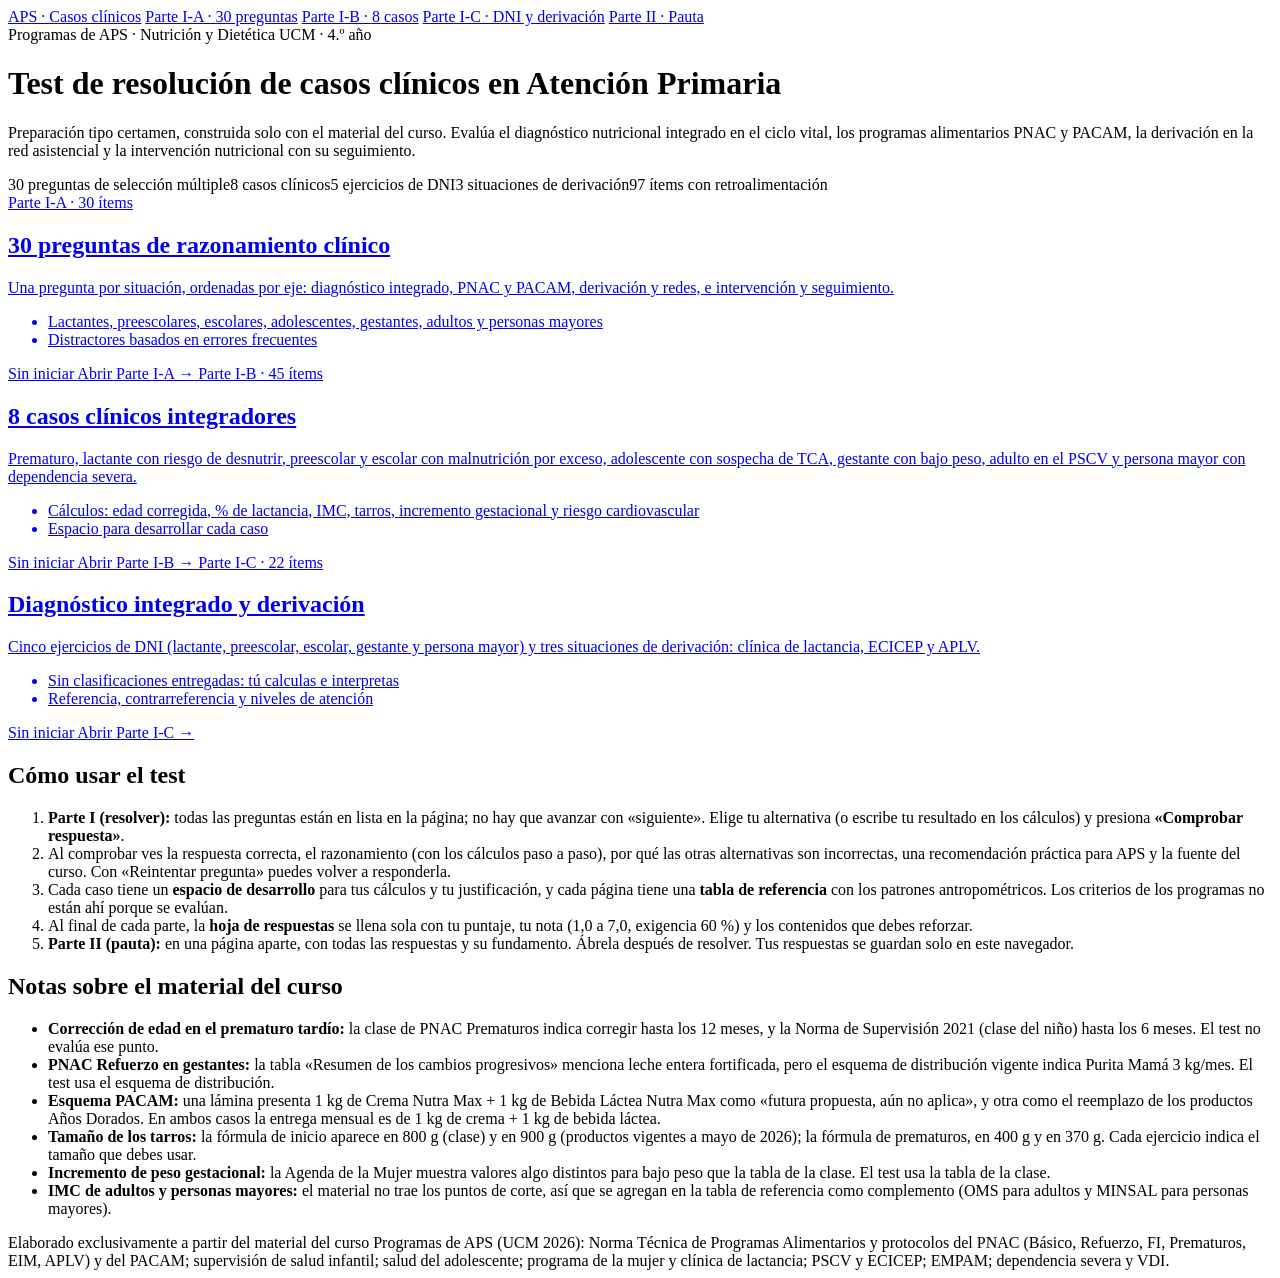
==== index.html @ 9ec674d0 "Add files via upload" ====
<!doctype html>
<html lang="es">
<head>
<meta charset="utf-8">
<meta name="viewport" content="width=device-width, initial-scale=1, viewport-fit=cover">
<title>Test APS · Casos clínicos</title>
<link rel="stylesheet" href="https://fonts.googleapis.com/css2?family=Bricolage+Grotesque:opsz,wght@12..96,600;12..96,800&family=Figtree:wght@400;500;600;700&display=swap">
<link rel="stylesheet" href="assets/quiz.css?v=1">
</head>
<body class="m1">
<nav class="topnav" aria-label="Módulos"><div class="wrap">
<a class="brand" href="index.html" aria-current="page">APS · Casos clínicos</a>
<a href="test1.html">Parte I-A · 30 preguntas</a>
<a href="test2.html">Parte I-B · 8 casos</a>
<a href="test3.html">Parte I-C · DNI y derivación</a>
<a href="pauta.html">Parte II · Pauta</a>
</div></nav>
<header class="hero"><div class="wrap">
<div class="kicker">Programas de APS · Nutrición y Dietética UCM · 4.º año</div>
<h1>Test de resolución de casos clínicos en Atención Primaria</h1>
<p>Preparación tipo certamen, construida solo con el material del curso. Evalúa el diagnóstico nutricional integrado en el ciclo vital, los programas alimentarios PNAC y PACAM, la derivación en la red asistencial y la intervención nutricional con su seguimiento.</p>
<div class="chips"><span>30 preguntas de selección múltiple</span><span>8 casos clínicos</span><span>5 ejercicios de DNI</span><span>3 situaciones de derivación</span><span>97 ítems con retroalimentación</span></div>
</div></header>
<div class="wrap">
<section class="cards" aria-label="Partes del test">
<a class="card" href="test1.html" style="--c:#0f7a63">
<span class="mk">Parte I-A · 30 ítems</span>
<h2>30 preguntas de razonamiento clínico</h2>
<p>Una pregunta por situación, ordenadas por eje: diagnóstico integrado, PNAC y PACAM, derivación y redes, e intervención y seguimiento.</p>
<ul><li>Lactantes, preescolares, escolares, adolescentes, gestantes, adultos y personas mayores</li><li>Distractores basados en errores frecuentes</li></ul>
<span class="prog" data-k="t1" data-n="30"></span>
<span class="go">Abrir Parte I-A →</span>
</a>
<a class="card" href="test2.html" style="--c:#1f5fa8">
<span class="mk">Parte I-B · 45 ítems</span>
<h2>8 casos clínicos integradores</h2>
<p>Prematuro, lactante con riesgo de desnutrir, preescolar y escolar con malnutrición por exceso, adolescente con sospecha de TCA, gestante con bajo peso, adulto en el PSCV y persona mayor con dependencia severa.</p>
<ul><li>Cálculos: edad corregida, % de lactancia, IMC, tarros, incremento gestacional y riesgo cardiovascular</li><li>Espacio para desarrollar cada caso</li></ul>
<span class="prog" data-k="t2" data-n="45"></span>
<span class="go">Abrir Parte I-B →</span>
</a>
<a class="card" href="test3.html" style="--c:#a2441b">
<span class="mk">Parte I-C · 22 ítems</span>
<h2>Diagnóstico integrado y derivación</h2>
<p>Cinco ejercicios de DNI (lactante, preescolar, escolar, gestante y persona mayor) y tres situaciones de derivación: clínica de lactancia, ECICEP y APLV.</p>
<ul><li>Sin clasificaciones entregadas: tú calculas e interpretas</li><li>Referencia, contrarreferencia y niveles de atención</li></ul>
<span class="prog" data-k="t3" data-n="22"></span>
<span class="go">Abrir Parte I-C →</span>
</a>
</section>
<section class="howto">
<h2>Cómo usar el test</h2>
<ol>
<li><b>Parte I (resolver):</b> todas las preguntas están en lista en la página; no hay que avanzar con «siguiente». Elige tu alternativa (o escribe tu resultado en los cálculos) y presiona <b>«Comprobar respuesta»</b>.</li>
<li>Al comprobar ves la respuesta correcta, el razonamiento (con los cálculos paso a paso), por qué las otras alternativas son incorrectas, una recomendación práctica para APS y la fuente del curso. Con «Reintentar pregunta» puedes volver a responderla.</li>
<li>Cada caso tiene un <b>espacio de desarrollo</b> para tus cálculos y tu justificación, y cada página tiene una <b>tabla de referencia</b> con los patrones antropométricos. Los criterios de los programas no están ahí porque se evalúan.</li>
<li>Al final de cada parte, la <b>hoja de respuestas</b> se llena sola con tu puntaje, tu nota (1,0 a 7,0, exigencia 60 %) y los contenidos que debes reforzar.</li>
<li><b>Parte II (pauta):</b> en una página aparte, con todas las respuestas y su fundamento. Ábrela después de resolver. Tus respuestas se guardan solo en este navegador.</li>
</ol>
</section>
<section class="warnbox">
<h2>Notas sobre el material del curso</h2>
<ul>
<li><b>Corrección de edad en el prematuro tardío:</b> la clase de PNAC Prematuros indica corregir hasta los 12 meses, y la Norma de Supervisión 2021 (clase del niño) hasta los 6 meses. El test no evalúa ese punto.</li>
<li><b>PNAC Refuerzo en gestantes:</b> la tabla «Resumen de los cambios progresivos» menciona leche entera fortificada, pero el esquema de distribución vigente indica Purita Mamá 3 kg/mes. El test usa el esquema de distribución.</li>
<li><b>Esquema PACAM:</b> una lámina presenta 1 kg de Crema Nutra Max + 1 kg de Bebida Láctea Nutra Max como «futura propuesta, aún no aplica», y otra como el reemplazo de los productos Años Dorados. En ambos casos la entrega mensual es de 1 kg de crema + 1 kg de bebida láctea.</li>
<li><b>Tamaño de los tarros:</b> la fórmula de inicio aparece en 800 g (clase) y en 900 g (productos vigentes a mayo de 2026); la fórmula de prematuros, en 400 g y en 370 g. Cada ejercicio indica el tamaño que debes usar.</li>
<li><b>Incremento de peso gestacional:</b> la Agenda de la Mujer muestra valores algo distintos para bajo peso que la tabla de la clase. El test usa la tabla de la clase.</li>
<li><b>IMC de adultos y personas mayores:</b> el material no trae los puntos de corte, así que se agregan en la tabla de referencia como complemento (OMS para adultos y MINSAL para personas mayores).</li>
</ul>
</section>
<footer>Elaborado exclusivamente a partir del material del curso Programas de APS (UCM 2026): Norma Técnica de Programas Alimentarios y protocolos del PNAC (Básico, Refuerzo, FI, Prematuros, EIM, APLV) y del PACAM; supervisión de salud infantil; salud del adolescente; programa de la mujer y clínica de lactancia; PSCV y ECICEP; EMPAM; dependencia severa y VDI.</footer>
</div>
<script>
document.querySelectorAll(".prog").forEach(function (s) {
  var k = s.getAttribute("data-k"), tot = Number(s.getAttribute("data-n")), n = 0;
  try { var st = JSON.parse(localStorage.getItem("aps-casos-v1-" + k) || "{}"); n = Object.keys(st.chk || {}).length; } catch (e) {}
  s.textContent = n >= tot ? "Parte completa: revisa tu hoja de respuestas" : n ? "En curso: " + n + " de " + tot + " ítems comprobados" : "Sin iniciar";
});
</script>
</body>
</html>
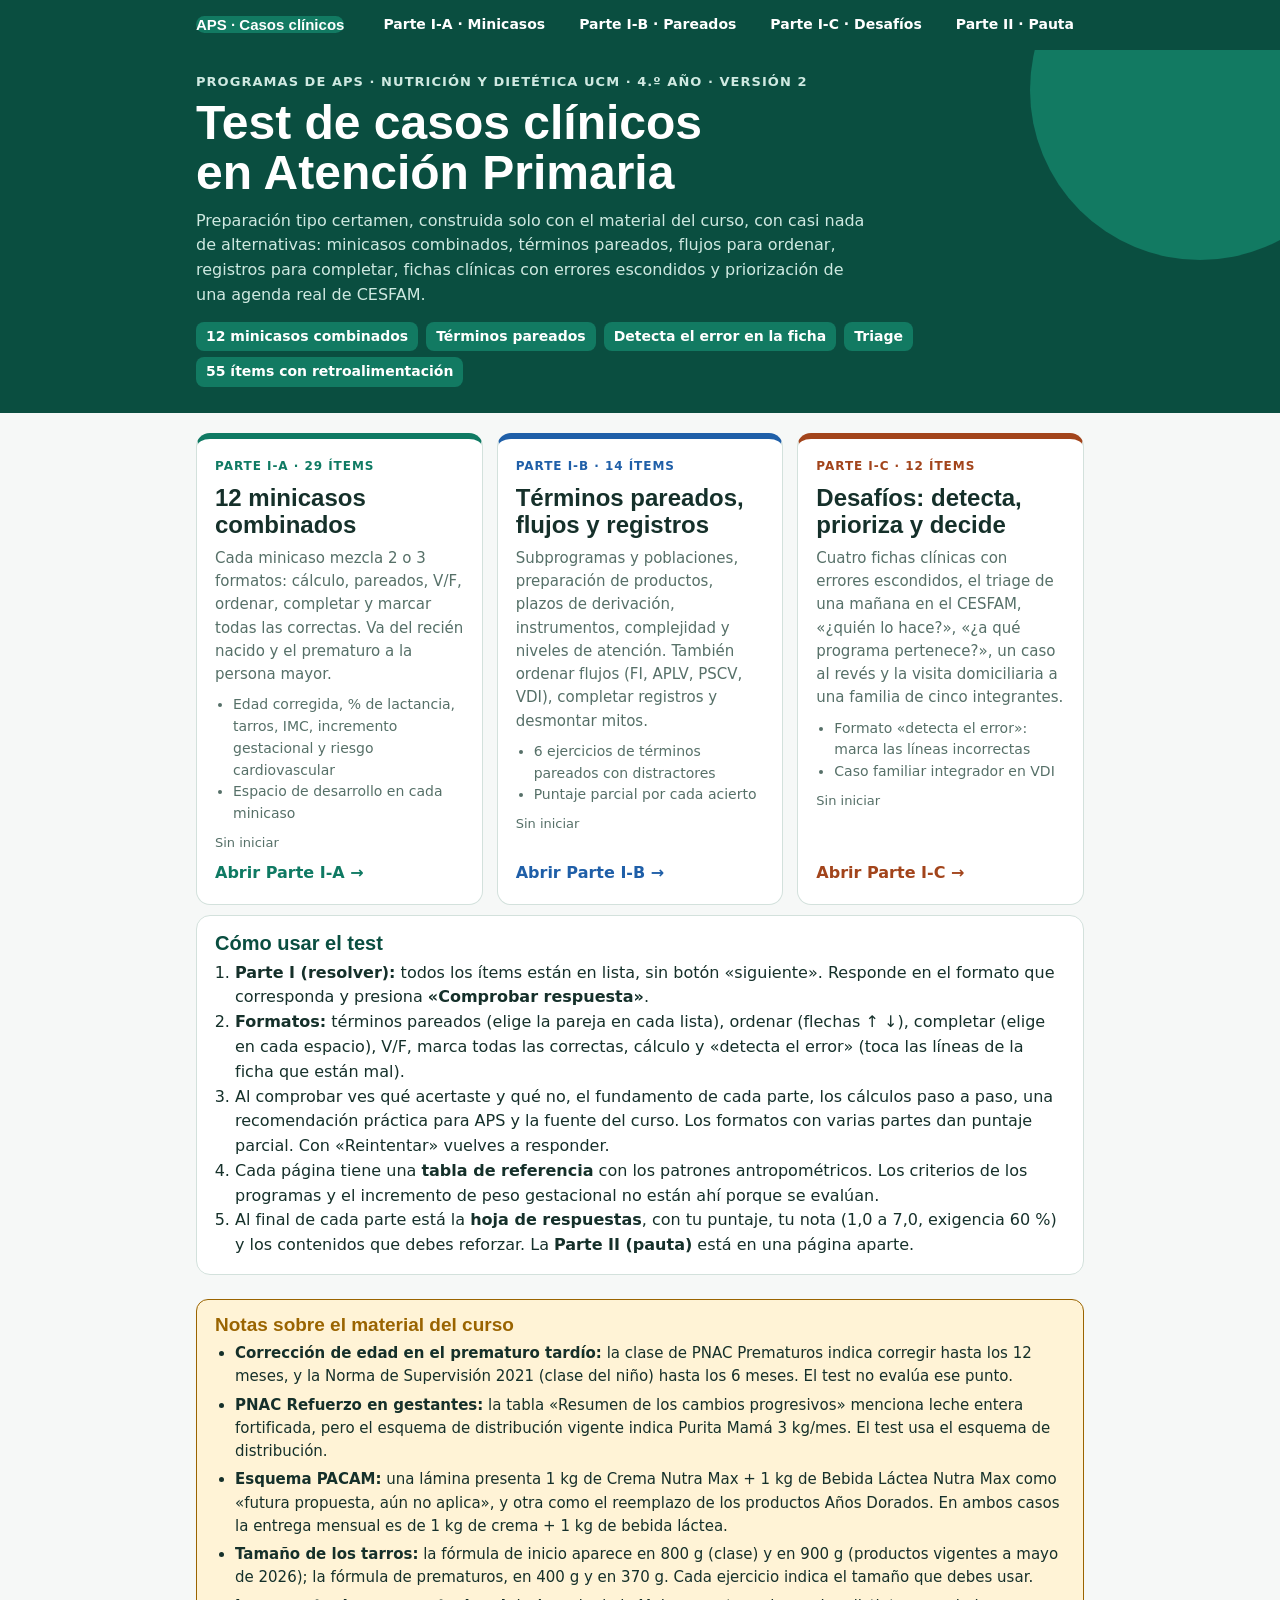
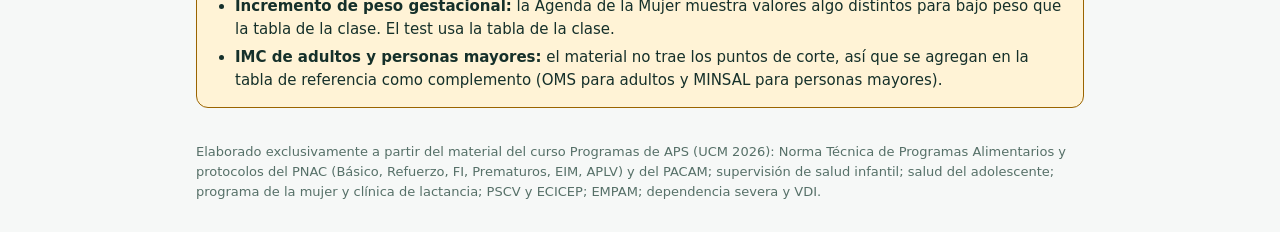
==== commit 02ec1cd0: "Add files via upload" ====
--- a/index.html
+++ b/index.html
@@ -5,60 +5,59 @@
 <meta name="viewport" content="width=device-width, initial-scale=1, viewport-fit=cover">
 <title>Test APS · Casos clínicos</title>
 <link rel="stylesheet" href="https://fonts.googleapis.com/css2?family=Bricolage+Grotesque:opsz,wght@12..96,600;12..96,800&family=Figtree:wght@400;500;600;700&display=swap">
-<link rel="stylesheet" href="assets/quiz.css?v=1">
+<link rel="stylesheet" href="assets/quiz.css?v=2">
 </head>
 <body class="m1">
 <nav class="topnav" aria-label="Módulos"><div class="wrap">
 <a class="brand" href="index.html" aria-current="page">APS · Casos clínicos</a>
-<a href="test1.html">Parte I-A · 30 preguntas</a>
-<a href="test2.html">Parte I-B · 8 casos</a>
-<a href="test3.html">Parte I-C · DNI y derivación</a>
+<a href="test1.html">Parte I-A · Minicasos</a>
+<a href="test2.html">Parte I-B · Pareados</a>
+<a href="test3.html">Parte I-C · Desafíos</a>
 <a href="pauta.html">Parte II · Pauta</a>
 </div></nav>
 <header class="hero"><div class="wrap">
-<div class="kicker">Programas de APS · Nutrición y Dietética UCM · 4.º año</div>
-<h1>Test de resolución de casos clínicos en Atención Primaria</h1>
-<p>Preparación tipo certamen, construida solo con el material del curso. Evalúa el diagnóstico nutricional integrado en el ciclo vital, los programas alimentarios PNAC y PACAM, la derivación en la red asistencial y la intervención nutricional con su seguimiento.</p>
-<div class="chips"><span>30 preguntas de selección múltiple</span><span>8 casos clínicos</span><span>5 ejercicios de DNI</span><span>3 situaciones de derivación</span><span>97 ítems con retroalimentación</span></div>
+<div class="kicker">Programas de APS · Nutrición y Dietética UCM · 4.º año · Versión 2</div>
+<h1>Test de casos clínicos en Atención Primaria</h1>
+<p>Preparación tipo certamen, construida solo con el material del curso, con casi nada de alternativas: minicasos combinados, términos pareados, flujos para ordenar, registros para completar, fichas clínicas con errores escondidos y priorización de una agenda real de CESFAM.</p>
+<div class="chips"><span>12 minicasos combinados</span><span>Términos pareados</span><span>Detecta el error en la ficha</span><span>Triage</span><span>55 ítems con retroalimentación</span></div>
 </div></header>
 <div class="wrap">
 <section class="cards" aria-label="Partes del test">
 <a class="card" href="test1.html" style="--c:#0f7a63">
-<span class="mk">Parte I-A · 30 ítems</span>
-<h2>30 preguntas de razonamiento clínico</h2>
-<p>Una pregunta por situación, ordenadas por eje: diagnóstico integrado, PNAC y PACAM, derivación y redes, e intervención y seguimiento.</p>
-<ul><li>Lactantes, preescolares, escolares, adolescentes, gestantes, adultos y personas mayores</li><li>Distractores basados en errores frecuentes</li></ul>
-<span class="prog" data-k="t1" data-n="30"></span>
+<span class="mk">Parte I-A · 29 ítems</span>
+<h2>12 minicasos combinados</h2>
+<p>Cada minicaso mezcla 2 o 3 formatos: cálculo, pareados, V/F, ordenar, completar y marcar todas las correctas. Va del recién nacido y el prematuro a la persona mayor.</p>
+<ul><li>Edad corregida, % de lactancia, tarros, IMC, incremento gestacional y riesgo cardiovascular</li><li>Espacio de desarrollo en cada minicaso</li></ul>
+<span class="prog" data-k="t1" data-n="29"></span>
 <span class="go">Abrir Parte I-A →</span>
 </a>
 <a class="card" href="test2.html" style="--c:#1f5fa8">
-<span class="mk">Parte I-B · 45 ítems</span>
-<h2>8 casos clínicos integradores</h2>
-<p>Prematuro, lactante con riesgo de desnutrir, preescolar y escolar con malnutrición por exceso, adolescente con sospecha de TCA, gestante con bajo peso, adulto en el PSCV y persona mayor con dependencia severa.</p>
-<ul><li>Cálculos: edad corregida, % de lactancia, IMC, tarros, incremento gestacional y riesgo cardiovascular</li><li>Espacio para desarrollar cada caso</li></ul>
-<span class="prog" data-k="t2" data-n="45"></span>
+<span class="mk">Parte I-B · 14 ítems</span>
+<h2>Términos pareados, flujos y registros</h2>
+<p>Subprogramas y poblaciones, preparación de productos, plazos de derivación, instrumentos, complejidad y niveles de atención. También ordenar flujos (FI, APLV, PSCV, VDI), completar registros y desmontar mitos.</p>
+<ul><li>6 ejercicios de términos pareados con distractores</li><li>Puntaje parcial por cada acierto</li></ul>
+<span class="prog" data-k="t2" data-n="14"></span>
 <span class="go">Abrir Parte I-B →</span>
 </a>
 <a class="card" href="test3.html" style="--c:#a2441b">
-<span class="mk">Parte I-C · 22 ítems</span>
-<h2>Diagnóstico integrado y derivación</h2>
-<p>Cinco ejercicios de DNI (lactante, preescolar, escolar, gestante y persona mayor) y tres situaciones de derivación: clínica de lactancia, ECICEP y APLV.</p>
-<ul><li>Sin clasificaciones entregadas: tú calculas e interpretas</li><li>Referencia, contrarreferencia y niveles de atención</li></ul>
-<span class="prog" data-k="t3" data-n="22"></span>
+<span class="mk">Parte I-C · 12 ítems</span>
+<h2>Desafíos: detecta, prioriza y decide</h2>
+<p>Cuatro fichas clínicas con errores escondidos, el triage de una mañana en el CESFAM, «¿quién lo hace?», «¿a qué programa pertenece?», un caso al revés y la visita domiciliaria a una familia de cinco integrantes.</p>
+<ul><li>Formato «detecta el error»: marca las líneas incorrectas</li><li>Caso familiar integrador en VDI</li></ul>
+<span class="prog" data-k="t3" data-n="12"></span>
 <span class="go">Abrir Parte I-C →</span>
 </a>
 </section>
 <section class="howto">
 <h2>Cómo usar el test</h2>
 <ol>
-<li><b>Parte I (resolver):</b> todas las preguntas están en lista en la página; no hay que avanzar con «siguiente». Elige tu alternativa (o escribe tu resultado en los cálculos) y presiona <b>«Comprobar respuesta»</b>.</li>
-<li>Al comprobar ves la respuesta correcta, el razonamiento (con los cálculos paso a paso), por qué las otras alternativas son incorrectas, una recomendación práctica para APS y la fuente del curso. Con «Reintentar pregunta» puedes volver a responderla.</li>
-<li>Cada caso tiene un <b>espacio de desarrollo</b> para tus cálculos y tu justificación, y cada página tiene una <b>tabla de referencia</b> con los patrones antropométricos. Los criterios de los programas no están ahí porque se evalúan.</li>
-<li>Al final de cada parte, la <b>hoja de respuestas</b> se llena sola con tu puntaje, tu nota (1,0 a 7,0, exigencia 60 %) y los contenidos que debes reforzar.</li>
-<li><b>Parte II (pauta):</b> en una página aparte, con todas las respuestas y su fundamento. Ábrela después de resolver. Tus respuestas se guardan solo en este navegador.</li>
+<li><b>Parte I (resolver):</b> todos los ítems están en lista, sin botón «siguiente». Responde en el formato que corresponda y presiona <b>«Comprobar respuesta»</b>.</li>
+<li><b>Formatos:</b> términos pareados (elige la pareja en cada lista), ordenar (flechas ↑ ↓), completar (elige en cada espacio), V/F, marca todas las correctas, cálculo y «detecta el error» (toca las líneas de la ficha que están mal).</li>
+<li>Al comprobar ves qué acertaste y qué no, el fundamento de cada parte, los cálculos paso a paso, una recomendación práctica para APS y la fuente del curso. Los formatos con varias partes dan puntaje parcial. Con «Reintentar» vuelves a responder.</li>
+<li>Cada página tiene una <b>tabla de referencia</b> con los patrones antropométricos. Los criterios de los programas y el incremento de peso gestacional no están ahí porque se evalúan.</li>
+<li>Al final de cada parte está la <b>hoja de respuestas</b>, con tu puntaje, tu nota (1,0 a 7,0, exigencia 60 %) y los contenidos que debes reforzar. La <b>Parte II (pauta)</b> está en una página aparte.</li>
 </ol>
-</section>
-<section class="warnbox">
+</section><section class="warnbox">
 <h2>Notas sobre el material del curso</h2>
 <ul>
 <li><b>Corrección de edad en el prematuro tardío:</b> la clase de PNAC Prematuros indica corregir hasta los 12 meses, y la Norma de Supervisión 2021 (clase del niño) hasta los 6 meses. El test no evalúa ese punto.</li>
@@ -74,7 +73,7 @@
 <script>
 document.querySelectorAll(".prog").forEach(function (s) {
   var k = s.getAttribute("data-k"), tot = Number(s.getAttribute("data-n")), n = 0;
-  try { var st = JSON.parse(localStorage.getItem("aps-casos-v1-" + k) || "{}"); n = Object.keys(st.chk || {}).length; } catch (e) {}
+  try { var st = JSON.parse(localStorage.getItem("aps-casos-v2-" + k) || "{}"); n = Object.keys(st.chk || {}).length; } catch (e) {}
   s.textContent = n >= tot ? "Parte completa: revisa tu hoja de respuestas" : n ? "En curso: " + n + " de " + tot + " ítems comprobados" : "Sin iniciar";
 });
 </script>
--- a/assets/quiz.css
+++ b/assets/quiz.css
@@ -0,0 +1,231 @@
+﻿/* Tests de casos clínicos en APS · estilos compartidos */
+:root{
+  --bg:#f6f8f7;--surface:#ffffff;--soft:#e9f1ee;--line:#d3e1dc;--fg:#15302a;--muted:#567068;
+  --accent:#0f7a63;--strong:#0a4e40;--accent2:#3aa58a;--on:#ffffff;--band:#0a4e40;--band2:#127a62;--bandfg:#ffffff;--bandmuted:#cfe9e1;
+  --ok:#1b7a43;--okbg:#e1f4e8;--bad:#bf3648;--badbg:#fce5e8;--sol:#6a3fb5;--solbg:#efe7fb;--warn:#9a6400;--warnbg:#fff3d6;
+  --display:"Bricolage Grotesque","Trebuchet MS",sans-serif;--body:"Figtree","Segoe UI",system-ui,sans-serif;
+}
+@media (prefers-color-scheme:dark){:root:not([data-theme="light"]){
+  --bg:#0d1714;--surface:#14221e;--soft:#1b2e28;--line:#2c443c;--fg:#e6f2ee;--muted:#a3bdb4;
+  --accent:#5fd0b1;--strong:#a9ead7;--accent2:#3aa58a;--on:#062019;--band:#0f2e26;--band2:#16493c;--bandfg:#ffffff;--bandmuted:#bfe3d8;
+  --ok:#76d9a0;--okbg:#143826;--bad:#f48e9a;--badbg:#47202b;--sol:#c8a8f5;--solbg:#2f2346;--warn:#f2c46b;--warnbg:#3a2e12;color-scheme:dark}}
+:root[data-theme="dark"]{
+  --bg:#0d1714;--surface:#14221e;--soft:#1b2e28;--line:#2c443c;--fg:#e6f2ee;--muted:#a3bdb4;
+  --accent:#5fd0b1;--strong:#a9ead7;--accent2:#3aa58a;--on:#062019;--band:#0f2e26;--band2:#16493c;--bandfg:#ffffff;--bandmuted:#bfe3d8;
+  --ok:#76d9a0;--okbg:#143826;--bad:#f48e9a;--badbg:#47202b;--sol:#c8a8f5;--solbg:#2f2346;--warn:#f2c46b;--warnbg:#3a2e12;color-scheme:dark}
+/* Acentos por módulo */
+body.m2{--accent:#1f5fa8;--strong:#123d6e;--accent2:#4f8bd1;--band:#123d6e;--band2:#1f5fa8;--soft:#e8eff8;--line:#d2dff0;--bg:#f6f8fb}
+body.m3{--accent:#a2441b;--strong:#6e2c10;--accent2:#d0703f;--band:#6e2c10;--band2:#a2441b;--soft:#f8ece5;--line:#efd9cc;--bg:#fbf7f5}
+@media (prefers-color-scheme:dark){:root:not([data-theme="light"]) body.m2{--accent:#8fb8ef;--strong:#c4daf7;--band:#11243d;--band2:#1c3a63;--soft:#18263a;--line:#2b3e58;--bg:#0c131d}
+:root:not([data-theme="light"]) body.m3{--accent:#f0a47c;--strong:#f7cdb6;--band:#3a1a0b;--band2:#5e2a12;--soft:#2e1d15;--line:#4a3024;--bg:#170f0b}}
+:root[data-theme="dark"] body.m2{--accent:#8fb8ef;--strong:#c4daf7;--band:#11243d;--band2:#1c3a63;--soft:#18263a;--line:#2b3e58;--bg:#0c131d}
+:root[data-theme="dark"] body.m3{--accent:#f0a47c;--strong:#f7cdb6;--band:#3a1a0b;--band2:#5e2a12;--soft:#2e1d15;--line:#4a3024;--bg:#170f0b}
+
+*{box-sizing:border-box}
+html,body{margin:0}
+body{background:var(--bg);color:var(--fg);font:400 16px/1.55 var(--body)}
+.wrap{max-width:920px;margin:0 auto;padding-left:max(16px,env(safe-area-inset-left,0px));padding-right:max(16px,env(safe-area-inset-right,0px))}
+button{font:inherit;color:inherit;cursor:pointer}
+a{color:var(--accent)}
+button:focus-visible,a:focus-visible,summary:focus-visible{outline:3px solid var(--accent2);outline-offset:2px}
+.topnav{background:var(--band);color:var(--bandfg)}
+.topnav .wrap{display:flex;flex-wrap:wrap;gap:6px 14px;align-items:center;padding-block:10px}
+.topnav a{color:var(--bandfg);text-decoration:none;font-weight:600;font-size:14px;padding:4px 10px;border-radius:999px}
+.topnav a[aria-current="page"]{background:var(--band2)}
+.topnav a:hover{background:var(--band2)}
+.topnav .brand{font:800 15px var(--display);margin-right:auto;padding:0}
+.hero{background:var(--band);color:var(--bandfg);position:relative;overflow:hidden}
+.hero::after{content:"";position:absolute;right:-90px;top:-130px;width:340px;height:340px;border-radius:50%;background:var(--band2)}
+.hero .wrap{position:relative;z-index:1;padding-block:22px 26px}
+.kicker{font-size:13px;font-weight:700;letter-spacing:.08em;text-transform:uppercase;color:var(--bandmuted)}
+h1{font:800 clamp(30px,5.6vw,48px)/1.05 var(--display);margin:6px 0 10px;text-wrap:balance}
+.hero p{margin:0;max-width:66ch;color:var(--bandmuted)}
+.chips{display:flex;flex-wrap:wrap;gap:6px 8px;margin-top:14px}
+.chips span{background:var(--band2);border-radius:8px;padding:4px 10px;font-size:14px;font-weight:600}
+.bar{position:sticky;top:0;z-index:9;background:var(--bg);border-bottom:1px solid var(--line)}
+.bar .wrap{padding-block:10px;display:grid;gap:8px}
+.stats{display:flex;flex-wrap:wrap;gap:4px 20px;align-items:baseline;font-variant-numeric:tabular-nums}
+.stats b{font:800 20px var(--display);color:var(--strong)}
+.stats span{font-size:14px;color:var(--muted)}
+.track{height:8px;border-radius:4px;background:var(--soft);overflow:hidden}
+.track i{display:block;height:100%;width:0;background:var(--accent);transition:width .25s}
+.tools{display:flex;flex-wrap:wrap;gap:6px;align-items:center}
+.f{border:1px solid var(--line);background:var(--surface);border-radius:999px;padding:4px 12px;font-size:14px;font-weight:600;color:var(--muted)}
+.f[aria-pressed="true"]{background:var(--accent);border-color:var(--accent);color:var(--on)}
+.f.reset{margin-left:auto}
+.map{padding-block:14px 4px}
+.map summary{cursor:pointer;font-weight:600;color:var(--accent)}
+.grid{display:grid;grid-template-columns:repeat(auto-fill,minmax(42px,1fr));gap:6px;margin-top:10px}
+.n{height:36px;border:1px solid var(--line);border-radius:8px;background:var(--surface);font-weight:600;font-size:13px;font-variant-numeric:tabular-nums;padding:0}
+.n.ok{background:var(--ok);border-color:var(--ok);color:var(--surface)}
+.n.bad{background:var(--badbg);border-color:var(--bad);color:var(--bad)}
+.n.sol{background:var(--solbg);border-color:var(--sol);color:var(--sol)}
+.n.part{background:var(--warnbg);border-color:var(--warn);color:var(--warn)}
+.legend{display:flex;flex-wrap:wrap;gap:4px 14px;font-size:13px;color:var(--muted);margin-top:8px}
+.legend i{display:inline-block;width:11px;height:11px;border-radius:3px;margin-right:5px;vertical-align:-1px}
+main{display:grid;gap:16px;padding-block:14px 30px}
+.sec{font:800 22px var(--display);color:var(--strong);margin:12px 0 0;padding-top:6px}
+.q{background:var(--surface);border:1px solid var(--line);border-radius:12px;padding:18px;scroll-margin-top:150px;min-width:0}
+.q.ok{border-color:var(--ok)}.q.bad{border-color:var(--bad)}.q.sol{border-color:var(--sol)}
+.qh{display:flex;flex-wrap:wrap;align-items:center;gap:6px 10px;margin-bottom:8px}
+.num{font:800 24px/1 var(--display);color:var(--accent)}
+.tag{font-size:12px;font-weight:700;padding:2px 9px;border-radius:999px;background:var(--soft);color:var(--strong)}
+.tag.lv1{background:var(--okbg);color:var(--ok)}.tag.lv2{background:var(--warnbg);color:var(--warn)}.tag.lv3{background:var(--badbg);color:var(--bad)}
+.state{margin-left:auto;font-size:13px;font-weight:700}
+.state.ok{color:var(--ok)}.state.bad{color:var(--bad)}.state.sol{color:var(--sol)}
+.stem{margin:0 0 12px;font-weight:500}
+.casebox{background:var(--soft);border-radius:10px;padding:14px 16px;margin-bottom:14px;font-size:15px}
+.casebox p{margin:0 0 8px}.casebox p:last-child{margin-bottom:0}
+.casebox ul{margin:4px 0 8px;padding-left:20px}
+.tbl{overflow-x:auto;margin:8px 0}
+.tbl table{border-collapse:collapse;width:100%;min-width:420px;font-size:14px;background:var(--surface);border-radius:8px}
+.tbl th,.tbl td{border:1px solid var(--line);padding:5px 8px;text-align:left;vertical-align:top}
+.tbl th{background:var(--surface);color:var(--strong)}
+.part+.part{margin-top:18px;padding-top:16px;border-top:1px dashed var(--line)}
+.pq{margin:0 0 10px;font-weight:600}
+.lab{color:var(--accent);font-weight:800;margin-right:4px}
+.opts{display:grid;gap:7px}
+.opt{display:grid;grid-template-columns:28px minmax(0,1fr);gap:6px;align-items:start;width:100%;text-align:left;background:var(--surface);border:1.5px solid var(--line);border-radius:9px;padding:9px 12px}
+.opt b{color:var(--accent)}
+.opt:hover:not([disabled]){border-color:var(--accent2);background:var(--soft)}
+.opt.ok{background:var(--okbg);border-color:var(--ok);color:var(--ok);font-weight:600}
+.opt.ok b{color:var(--ok)}
+.opt.bad{background:var(--badbg);border-color:var(--bad);color:var(--bad)}
+.opt.bad b{color:var(--bad)}
+.opt.sol{background:var(--solbg);border-color:var(--sol);color:var(--sol);font-weight:600}
+.opt[disabled]{cursor:default}
+.acts{display:flex;flex-wrap:wrap;gap:7px;margin-top:10px}
+.btn{border:1.5px solid var(--line);background:var(--surface);border-radius:8px;padding:5px 12px;font-size:14px;font-weight:600;color:var(--muted)}
+.btn:hover{border-color:var(--accent2);color:var(--accent)}
+.fb{margin-top:12px;border-left:4px solid var(--accent);background:var(--soft);border-radius:0 10px 10px 0;padding:12px 14px;font-size:15px}
+.fb h4{margin:10px 0 4px;font:700 14px var(--body);color:var(--strong);text-transform:uppercase;letter-spacing:.04em}
+.fb h4:first-child{margin-top:0}
+.fb p{margin:0}
+.fb ul{margin:0;padding-left:18px;display:grid;gap:4px}
+.fb .key{font-weight:700}
+.fb .key .ok{color:var(--ok)}.fb .key .bad{color:var(--bad)}
+.fb .cont{margin-top:10px;font-size:14px;color:var(--muted)}
+.pauta{background:var(--surface);border:1px solid var(--line);border-radius:12px;padding:16px 18px}
+.pauta summary{cursor:pointer;font:800 20px var(--display);color:var(--strong)}
+.pgrid{display:grid;grid-template-columns:repeat(auto-fill,minmax(92px,1fr));gap:6px;margin-top:12px;font-variant-numeric:tabular-nums}
+.pgrid span{border:1px solid var(--line);border-radius:8px;padding:5px 8px;font-size:14px;background:var(--bg)}
+.pgrid b{color:var(--accent)}
+.empty{color:var(--muted);text-align:center;padding:30px 0}
+footer{color:var(--muted);font-size:13px;padding-block:10px 30px}
+/* Portada */
+.cards{display:grid;grid-template-columns:repeat(auto-fit,minmax(250px,1fr));gap:14px;padding-block:20px 10px}
+.card{display:flex;flex-direction:column;gap:8px;background:var(--surface);border:1px solid var(--line);border-radius:14px;padding:18px;text-decoration:none;color:var(--fg);border-top:6px solid var(--c)}
+.card:hover{border-color:var(--c);box-shadow:0 6px 20px rgba(0,0,0,.08)}
+.card .mk{font-size:12px;font-weight:800;letter-spacing:.08em;text-transform:uppercase;color:var(--c)}
+.card h2{margin:0;font:800 24px/1.15 var(--display)}
+.card p{margin:0;color:var(--muted);font-size:15px}
+.card ul{margin:0;padding-left:18px;color:var(--muted);font-size:14px}
+.card .go{margin-top:auto;font-weight:700;color:var(--c)}
+.card .prog{font-size:13px;color:var(--muted)}
+.howto{background:var(--surface);border:1px solid var(--line);border-radius:14px;padding:16px 18px;margin-bottom:24px}
+.howto h2{margin:0 0 6px;font:800 20px var(--display);color:var(--strong)}
+.howto ol{margin:0;padding-left:20px}
+/* Modo certamen y formatos mixtos */
+.opt.sel,.tfb.sel{border-color:var(--accent);background:var(--soft);box-shadow:inset 0 0 0 1.5px var(--accent)}
+.n.done{background:var(--accent);border-color:var(--accent);color:var(--on)}
+.n.cur{outline:3px solid var(--accent2);outline-offset:1px}
+.q.pt{border-color:var(--warn)}
+.state.warn,.warn{color:var(--warn)}
+.ok{color:var(--ok)}.bad{color:var(--bad)}
+.secnote{margin:4px 0 0;font:700 13px var(--body);letter-spacing:.06em;text-transform:uppercase;color:var(--muted)}
+.navbar{display:flex;align-items:center;justify-content:space-between;gap:10px;flex-wrap:wrap}
+.navbar .pos{color:var(--muted);font-weight:600;font-variant-numeric:tabular-nums}
+.btn.big{padding:9px 16px;font-size:15px}
+.btn.primary{background:var(--accent);border-color:var(--accent);color:var(--on)}
+.btn.primary:hover{color:var(--on);filter:brightness(1.08)}
+.btn[disabled]{opacity:.45;cursor:default}
+.btn.mini{padding:2px 9px;font-size:15px;line-height:1.3}
+.tfl{display:grid;gap:8px}
+.tfr{display:grid;grid-template-columns:minmax(0,1fr) auto;gap:6px 12px;align-items:center;border:1px solid var(--line);border-radius:9px;padding:9px 12px}
+.tfr>p{margin:0}
+.tfr .just{grid-column:1/-1;font-size:14px;margin-top:2px}
+.tfbs{display:flex;gap:6px}
+.tfb{width:44px;height:36px;border:1.5px solid var(--line);border-radius:8px;background:var(--surface);font-weight:700}
+.tfb.ok{background:var(--okbg);border-color:var(--ok);color:var(--ok)}
+.tfb.bad{background:var(--badbg);border-color:var(--bad);color:var(--bad)}
+.tfb.sol{background:var(--solbg);border-color:var(--sol);color:var(--sol)}
+.mlist{display:grid;gap:8px}
+.mrow{display:grid;grid-template-columns:minmax(0,1fr) minmax(0,1.1fr);gap:8px 12px;align-items:center;border:1px solid var(--line);border-radius:9px;padding:8px 12px}
+.sel-in{width:100%;max-width:100%;padding:7px 8px;border:1.5px solid var(--line);border-radius:8px;background:var(--surface);color:var(--fg);font:500 14px var(--body)}
+.sel-in.ok{border-color:var(--ok);background:var(--okbg);color:var(--ok)}
+.sel-in.bad{border-color:var(--bad);background:var(--badbg);color:var(--bad)}
+.corr{display:block;font-size:13px;color:var(--sol);font-weight:600;margin-top:4px}
+.corr ol{margin:4px 0 0;padding-left:20px;font-weight:500;color:var(--fg)}
+.olist{list-style:none;margin:0;padding:0;display:grid;gap:7px;counter-reset:o}
+.orow{counter-increment:o;display:grid;grid-template-columns:30px minmax(0,1fr) auto;gap:8px;align-items:center;border:1.5px solid var(--line);border-radius:9px;padding:8px 10px;background:var(--surface)}
+.orow::before{content:counter(o);font:800 18px var(--display);color:var(--accent);text-align:center}
+.orow.ok{border-color:var(--ok);background:var(--okbg)}.orow.bad{border-color:var(--bad);background:var(--badbg)}
+.ob{display:flex;gap:4px}
+.numrow{display:flex;flex-wrap:wrap;align-items:center;gap:8px}
+.numrow input{width:150px;padding:8px 10px;border:1.5px solid var(--line);border-radius:8px;background:var(--surface);color:var(--fg);font:600 16px var(--body)}
+.numrow input.ok{border-color:var(--ok);background:var(--okbg);color:var(--ok)}
+.numrow input.bad{border-color:var(--bad);background:var(--badbg);color:var(--bad)}
+.numrow .unit{font-weight:600}.numrow .hint{font-size:13px;color:var(--muted)}
+.cloze{line-height:2.4;margin:0}
+.cloze .sel-in{display:inline-block;width:auto;min-width:120px;vertical-align:middle}
+.casewrap{margin-bottom:12px}
+.casewrap>summary{cursor:pointer;font:800 17px var(--display);color:var(--strong);margin-bottom:8px}
+.fig{margin:0 0 10px;background:var(--surface);border:1px solid var(--line);border-radius:10px;padding:8px}
+.fig svg{display:block;width:100%;height:auto;max-height:520px}
+.glegend{display:flex;flex-wrap:wrap;gap:4px 14px;font-size:13px;color:var(--muted);padding:6px 6px 0}
+.glegend i{display:inline-block;width:18px;height:9px;border-radius:5px;margin-right:6px;vertical-align:1px}
+.glegend i.gh{background:none;border-top:3px dashed var(--muted);border-radius:0;height:0;vertical-align:3px}
+.glegend i.an{width:12px;height:12px;border:3px solid var(--fg);border-radius:50%;background:none;vertical-align:-1px}
+.fig figcaption{font-size:13px;color:var(--muted);padding:4px 6px 0}
+.confirm{background:var(--surface);border:2px solid var(--accent);border-radius:12px;padding:16px 18px}
+.confirm h3{margin:0 0 6px;font:800 19px var(--display);color:var(--strong)}
+.confirm p{margin:0}
+main>*{min-width:0}
+.ctitle{margin:0 0 8px;font:800 19px var(--display);color:var(--strong)}
+.pq .tag{margin-left:6px;vertical-align:1px}
+.needans{font-size:13px;font-weight:700;color:var(--bad);align-self:center}
+.fb.fb-ok{border-left-color:var(--ok)}.fb.fb-bad{border-left-color:var(--bad)}.fb.fb-warn{border-left-color:var(--warn)}
+.fb .key .warn{color:var(--warn)}
+.summary>summary{cursor:pointer;font:800 21px var(--display);color:var(--strong)}
+.summary h3{margin:16px 0 8px;font:800 17px var(--display);color:var(--strong)}
+.summary .kpis{margin-top:12px}
+.result{min-width:0;background:var(--surface);border:1px solid var(--line);border-radius:12px;padding:16px 18px}
+.result h2{margin:0 0 10px;font:800 21px var(--display);color:var(--strong)}
+.kpis{display:grid;grid-template-columns:repeat(auto-fit,minmax(150px,1fr));gap:10px}
+.kpis div{background:var(--soft);border-radius:10px;padding:12px}
+.kpis b{display:block;font:800 30px/1.1 var(--display);color:var(--strong);font-variant-numeric:tabular-nums}
+.kpis b.ok{color:var(--ok)}.kpis b.bad{color:var(--bad)}
+.kpis span{font-size:13px;color:var(--muted)}
+.weak{margin:0;padding-left:20px;display:grid;gap:5px}
+.tbl td.ok{color:var(--ok);font-weight:700}.tbl td.bad{color:var(--bad);font-weight:700}.tbl td.warn{color:var(--warn);font-weight:700}
+@media (max-width:560px){.mrow{grid-template-columns:1fr}.tfr{grid-template-columns:1fr}}
+@media (max-width:560px){.q{padding:14px}.stats b{font-size:18px}.f.reset{margin-left:0}}
+@media print{
+  .topnav,.bar,.map,.acts,.tools{display:none!important}
+  body{background:#fff;color:#000}
+  .q{break-inside:avoid;border-color:#999}
+  .hero{background:#fff;color:#000}.hero::after{display:none}.hero p,.kicker{color:#333}
+}
+/* Agregados tests APS */
+.tag.stage{background:var(--solbg);color:var(--sol)}
+.refbox,.notesbox{background:var(--surface);border:1px solid var(--line);border-radius:12px;padding:12px 16px}
+.refbox>summary{cursor:pointer;font:800 17px var(--display);color:var(--strong)}
+.refbox h4{margin:14px 0 4px;font:700 14px var(--body);color:var(--strong);text-transform:uppercase;letter-spacing:.04em}
+.refbox p{margin:4px 0;font-size:15px}
+.refbox .note{font-size:13px;color:var(--muted)}
+.notes{margin-top:16px;border-top:1px dashed var(--line);padding-top:12px}
+.notes summary{cursor:pointer;font-weight:700;color:var(--accent);font-size:15px}
+.notes textarea{width:100%;margin-top:8px;padding:10px 12px;border:1.5px solid var(--line);border-radius:9px;background:var(--bg);color:var(--fg);font:400 15px/1.5 var(--body);resize:vertical}
+.notes textarea:focus{outline:2px solid var(--accent2);outline-offset:1px}
+.casebox h4{margin:10px 0 4px;font:700 13px var(--body);text-transform:uppercase;letter-spacing:.05em;color:var(--strong)}
+.casebox h4:first-child{margin-top:0}
+.ptoc{display:flex;flex-wrap:wrap;gap:8px}
+.ptoc a{background:var(--surface);border:1px solid var(--line);border-radius:999px;padding:5px 14px;font-weight:700;text-decoration:none}
+.pmod{display:grid;gap:16px;scroll-margin-top:20px}
+.psec{font:800 18px var(--display);color:var(--muted);margin:8px 0 0}
+.pq-card .part{scroll-margin-top:20px}
+div.opt{cursor:default}
+.warnbox{background:var(--warnbg);border:1px solid var(--warn);border-radius:12px;padding:14px 18px;margin-bottom:24px}
+.warnbox h2{margin:0 0 6px;font:800 19px var(--display);color:var(--warn)}
+.warnbox ul{margin:0;padding-left:20px;display:grid;gap:5px;font-size:15px}
+@media print{.notes{display:none}.refbox{break-inside:avoid}}
